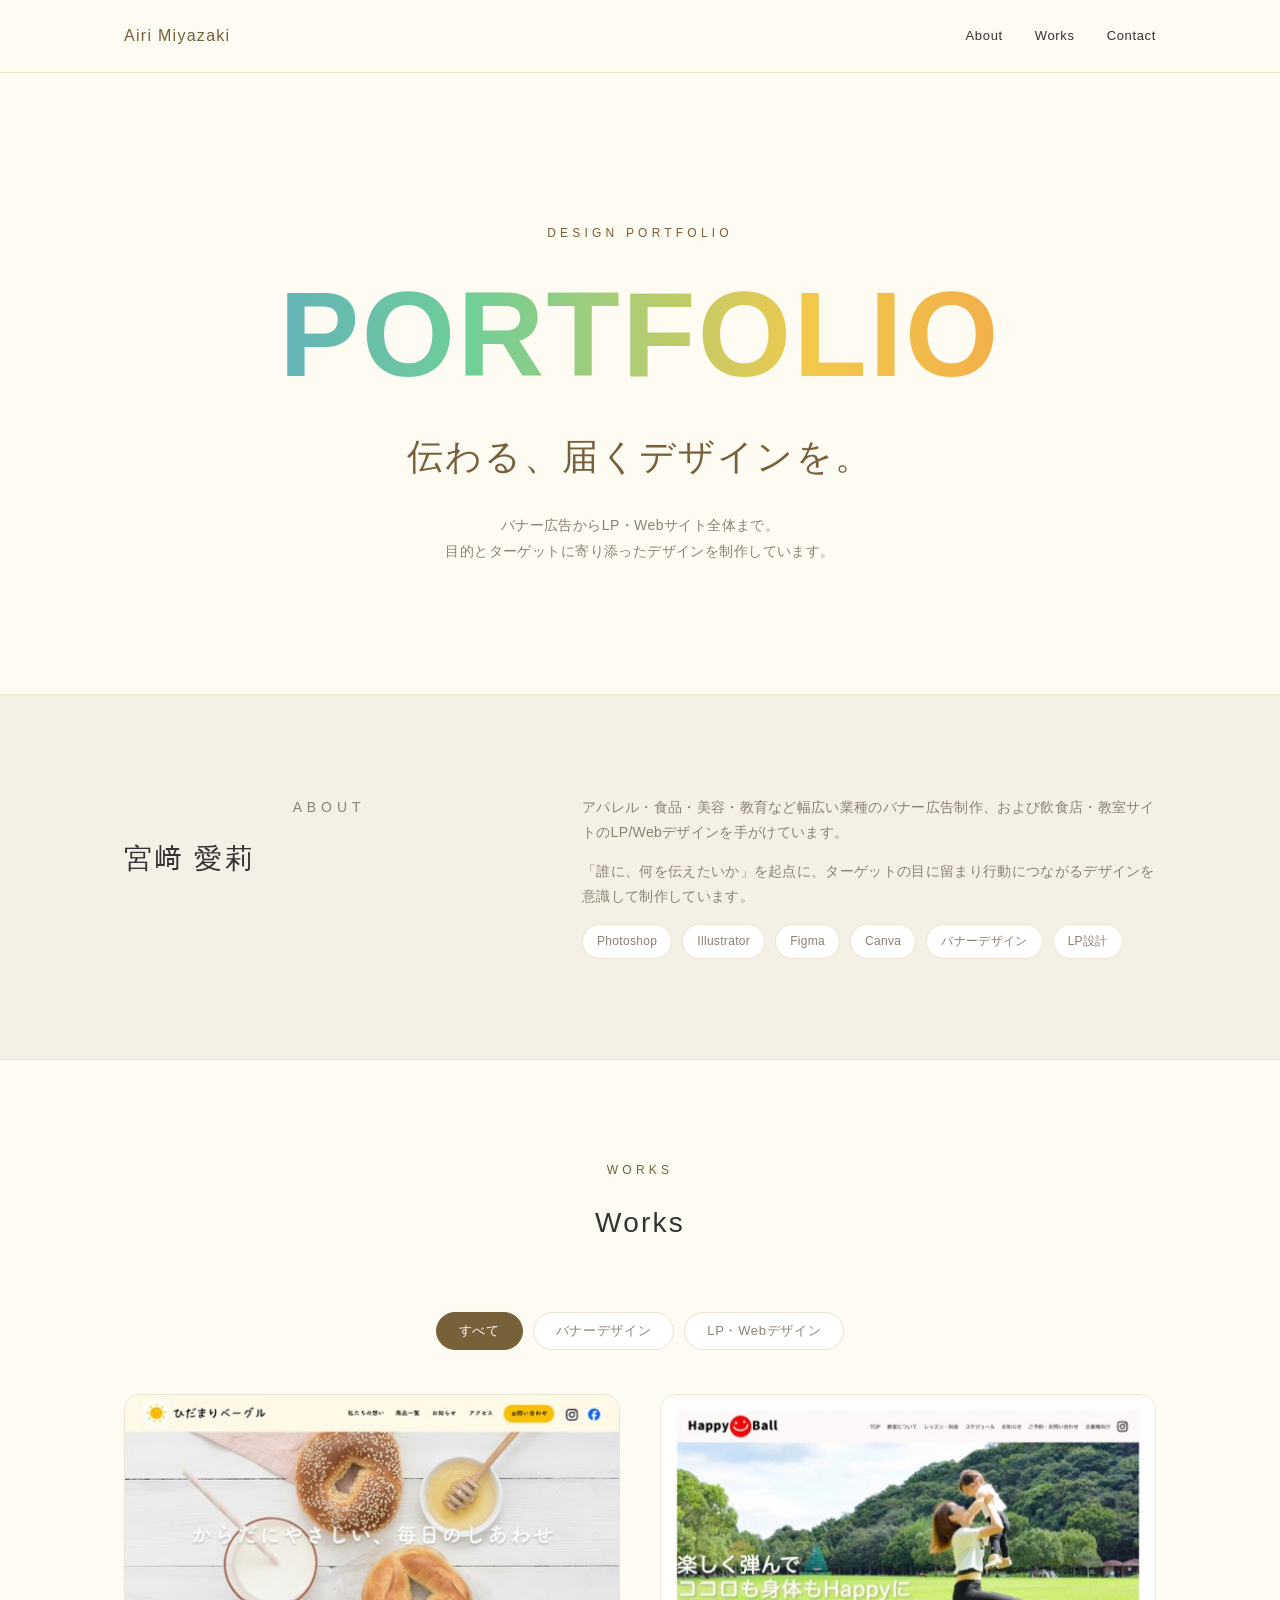
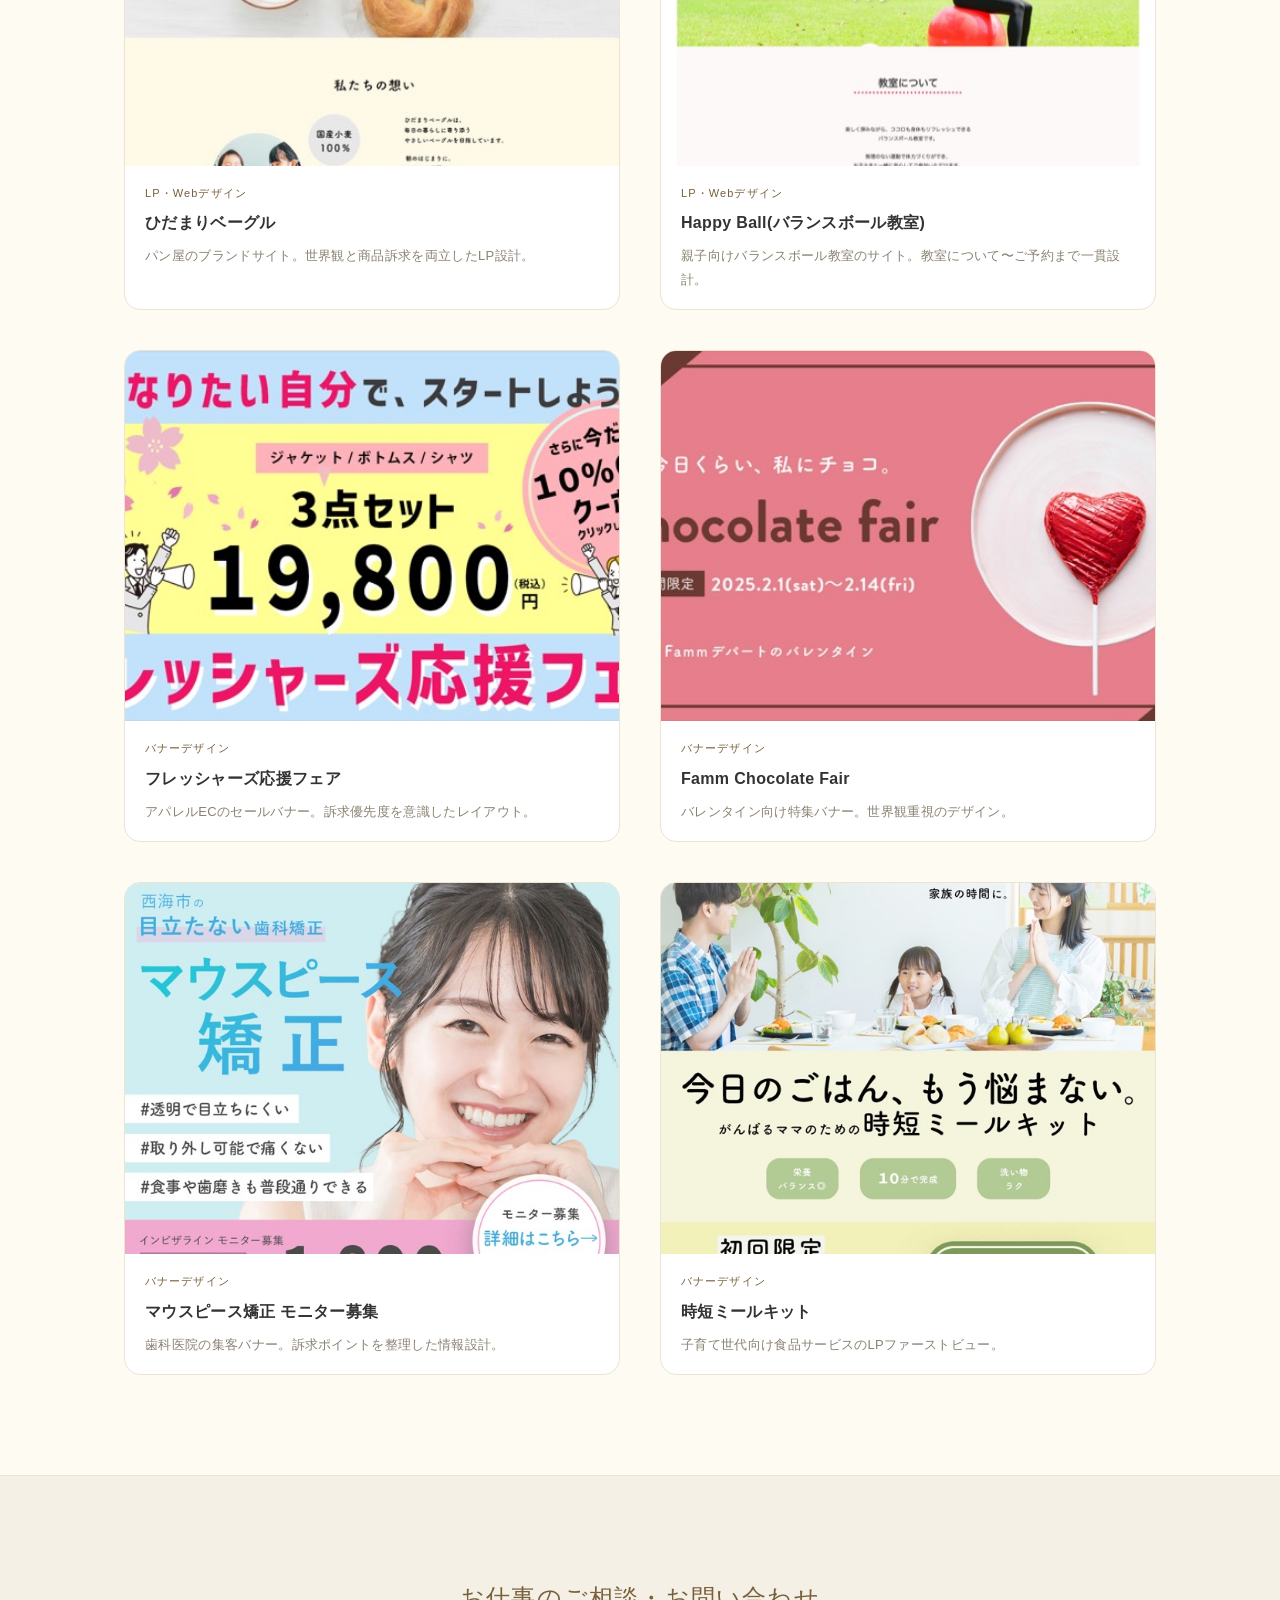
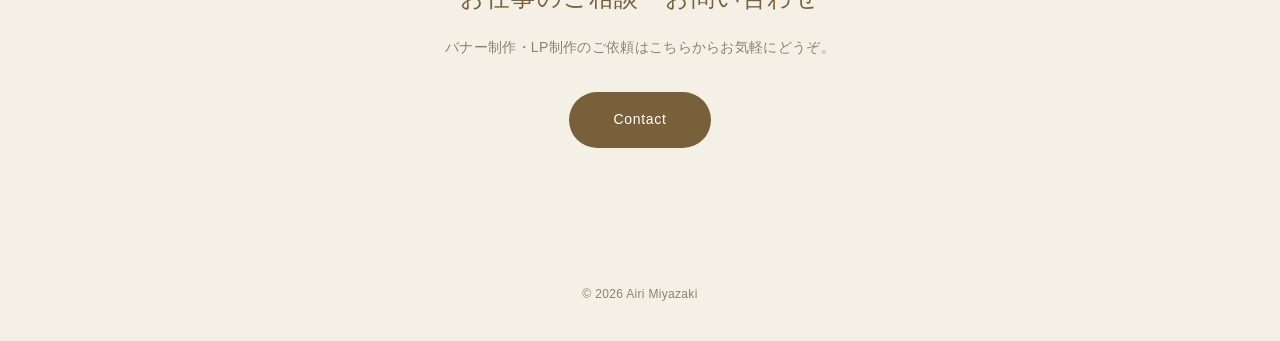
==== index.html @ 59d05ecc "Initial commit: design portfolio site Banner/LP design works showcase with filterable gallery, light" ====
<!DOCTYPE html>
<html lang="ja">
<head>
<meta charset="UTF-8">
<meta name="viewport" content="width=device-width, initial-scale=1.0">
<title>Airi Miyazaki | Design Portfolio</title>
<meta name="description" content="宮﨑愛莉のデザインポートフォリオ。バナー広告制作からLP・Webサイトデザインまでの制作実績を掲載しています。">
<meta property="og:title" content="Airi Miyazaki | Design Portfolio">
<meta property="og:description" content="バナー広告からLP・Webサイト全体まで。目的とターゲットに寄り添ったデザイン制作実績集。">
<meta property="og:type" content="website">
<meta name="theme-color" content="#fdfbf2">
<link rel="icon" type="image/svg+xml" href="assets/img/icons/favicon.svg">
<link rel="stylesheet" href="assets/css/style.css">
</head>
<body>

<header>
  <div class="wrap">
    <div class="logo">Airi Miyazaki</div>
    <nav>
      <ul>
        <li><a href="#about">About</a></li>
        <li><a href="#works">Works</a></li>
        <li><a href="#contact">Contact</a></li>
      </ul>
    </nav>
  </div>
</header>

<section class="hero">
  <div class="wrap">
    <p class="eyebrow">DESIGN PORTFOLIO</p>
    <div class="display">PORTFOLIO</div>
    <h1>伝わる、届くデザインを。</h1>
    <p class="lead">バナー広告からLP・Webサイト全体まで。<br>目的とターゲットに寄り添ったデザインを制作しています。</p>
  </div>
</section>

<section class="about" id="about">
  <div class="wrap about-grid">
    <div>
      <p class="section-title">ABOUT</p>
      <h2 class="section-heading" style="text-align:left;margin-bottom:20px;">宮﨑 愛莉</h2>
    </div>
    <div>
      <p>アパレル・食品・美容・教育など幅広い業種のバナー広告制作、および飲食店・教室サイトのLP/Webデザインを手がけています。</p>
      <p>「誰に、何を伝えたいか」を起点に、ターゲットの目に留まり行動につながるデザインを意識して制作しています。</p>
      <div class="skills">
        <span>Photoshop</span>
        <span>Illustrator</span>
        <span>Figma</span>
        <span>Canva</span>
        <span>バナーデザイン</span>
        <span>LP設計</span>
      </div>
    </div>
  </div>
</section>

<section id="works">
  <div class="wrap">
    <p class="section-title">WORKS</p>
    <h2 class="section-heading">Works</h2>

    <div class="filter">
      <button class="active" data-filter="all">すべて</button>
      <button data-filter="banner">バナーデザイン</button>
      <button data-filter="lp">LP・Webデザイン</button>
    </div>

    <div class="grid" id="grid">

      <div class="card" data-cat="lp" data-full="assets/img/works/hidamari-bagel-lp.jpg">
        <div class="thumb"><img class="top" src="assets/img/thumbs/hidamari-bagel-lp.jpg" alt="ひだまりベーグル LPデザイン" loading="lazy"></div>
        <div class="meta">
          <p class="cat">LP・Webデザイン</p>
          <h3>ひだまりベーグル</h3>
          <p>パン屋のブランドサイト。世界観と商品訴求を両立したLP設計。</p>
        </div>
      </div>

      <div class="card" data-cat="lp" data-full="assets/img/works/happyball-lp.jpg">
        <div class="thumb"><img class="top" src="assets/img/thumbs/happyball-lp.jpg" alt="Happy Ball LPデザイン" loading="lazy"></div>
        <div class="meta">
          <p class="cat">LP・Webデザイン</p>
          <h3>Happy Ball(バランスボール教室)</h3>
          <p>親子向けバランスボール教室のサイト。教室について〜ご予約まで一貫設計。</p>
        </div>
      </div>

      <div class="card" data-cat="banner" data-full="assets/img/works/freshers-fair-banner.jpg">
        <div class="thumb"><img src="assets/img/thumbs/freshers-fair-banner.jpg" alt="フレッシャーズ応援フェア バナー" loading="lazy"></div>
        <div class="meta">
          <p class="cat">バナーデザイン</p>
          <h3>フレッシャーズ応援フェア</h3>
          <p>アパレルECのセールバナー。訴求優先度を意識したレイアウト。</p>
        </div>
      </div>

      <div class="card" data-cat="banner" data-full="assets/img/works/famm-chocolate-fair-banner.jpg">
        <div class="thumb"><img src="assets/img/thumbs/famm-chocolate-fair-banner.jpg" alt="Fammチョコレートフェアバナー" loading="lazy"></div>
        <div class="meta">
          <p class="cat">バナーデザイン</p>
          <h3>Famm Chocolate Fair</h3>
          <p>バレンタイン向け特集バナー。世界観重視のデザイン。</p>
        </div>
      </div>

      <div class="card" data-cat="banner" data-full="assets/img/works/aligner-orthodontics-banner.jpg">
        <div class="thumb"><img src="assets/img/thumbs/aligner-orthodontics-banner.jpg" alt="マウスピース矯正バナー" loading="lazy"></div>
        <div class="meta">
          <p class="cat">バナーデザイン</p>
          <h3>マウスピース矯正 モニター募集</h3>
          <p>歯科医院の集客バナー。訴求ポイントを整理した情報設計。</p>
        </div>
      </div>

      <div class="card" data-cat="banner" data-full="assets/img/works/mealkit-banner.jpg">
        <div class="thumb"><img src="assets/img/thumbs/mealkit-banner.jpg" alt="ミールキットバナー" loading="lazy"></div>
        <div class="meta">
          <p class="cat">バナーデザイン</p>
          <h3>時短ミールキット</h3>
          <p>子育て世代向け食品サービスのLPファーストビュー。</p>
        </div>
      </div>

    </div>
  </div>
</section>

<section class="contact" id="contact">
  <div class="wrap">
    <h2>お仕事のご相談・お問い合わせ</h2>
    <p>バナー制作・LP制作のご依頼はこちらからお気軽にどうぞ。</p>
    <a class="btn" href="mailto:appleai2121@gmail.com">Contact</a>
  </div>
</section>

<footer>&copy; 2026 Airi Miyazaki</footer>

<div class="lightbox" id="lightbox">
  <button class="close" id="lightboxClose" aria-label="閉じる">&times;</button>
  <img id="lightboxImg" src="" alt="">
</div>

<script src="assets/js/main.js"></script>
</body>
</html>
---- assets/css/style.css ----
:root{
  --bg:#fdfbf2;
  --bg-alt:#f5f0e5;
  --ink:#333333;
  --sub:#8a8272;
  --accent:#78603b;
  --line:#ece4d3;
  --gradient:linear-gradient(90deg,#5b9bd5,#6fcf97,#f2c94c,#f2994a);
}
*{box-sizing:border-box;margin:0;padding:0;}
html{scroll-behavior:smooth;}
body{
  font-family:"Noto Sans JP","Hiragino Kaku Gothic ProN","Yu Gothic",sans-serif;
  background:var(--bg);
  color:var(--ink);
  line-height:1.8;
  letter-spacing:0.02em;
}
a{color:inherit;text-decoration:none;}
img{max-width:100%;display:block;}
.wrap{max-width:1080px;margin:0 auto;padding:0 24px;}

/* Header */
header{
  position:sticky;top:0;z-index:10;
  background:rgba(253,251,242,0.9);
  backdrop-filter:blur(6px);
  border-bottom:1px solid var(--line);
}
header .wrap{
  display:flex;justify-content:space-between;align-items:center;
  height:72px;
}
.logo{font-weight:500;letter-spacing:0.08em;font-size:16px;color:var(--accent);}
nav ul{display:flex;gap:32px;list-style:none;font-size:13px;letter-spacing:0.05em;}
nav a:hover{color:var(--accent);}

/* Hero */
.hero{
  padding:150px 0 130px;
  text-align:center;
}
.hero p.eyebrow{
  color:var(--accent);font-size:12px;letter-spacing:0.35em;margin-bottom:26px;
}
.hero .display{
  font-size:clamp(48px,10vw,120px);
  font-weight:700;
  letter-spacing:0.02em;
  margin-bottom:28px;
  background:var(--gradient);
  -webkit-background-clip:text;
  background-clip:text;
  color:transparent;
  line-height:1.05;
}
.hero h1{
  font-size:clamp(24px,4vw,36px);
  font-weight:500;
  letter-spacing:0.06em;
  color:var(--accent);
  margin-bottom:24px;
}
.hero p.lead{
  color:var(--sub);
  font-size:14px;
  max-width:520px;
  margin:0 auto;
  letter-spacing:0.03em;
}

/* Section shared */
section{padding:100px 0;}
.section-title{
  font-size:12px;
  letter-spacing:0.35em;
  color:var(--accent);
  text-align:center;
  margin-bottom:16px;
}
h2.section-heading{
  text-align:center;
  font-size:28px;
  font-weight:500;
  margin-bottom:64px;
  letter-spacing:0.08em;
}

/* About */
.about{background:var(--bg-alt);border-top:1px solid var(--line);border-bottom:1px solid var(--line);}
.about-grid{
  display:grid;grid-template-columns:1fr 1.4fr;gap:48px;align-items:start;
}
.about-grid p{color:var(--sub);font-size:14px;margin-bottom:14px;}
.skills{display:flex;flex-wrap:wrap;gap:10px;margin-top:8px;}
.skills span{
  border:1px solid var(--line);
  padding:6px 14px;
  border-radius:999px;
  font-size:12px;
  color:var(--sub);
  background:#fff;
}

/* Works */
.filter{
  display:flex;justify-content:center;gap:10px;margin-bottom:44px;
  flex-wrap:wrap;
}
.filter button{
  border:1px solid var(--line);
  background:#fff;
  padding:9px 22px;
  border-radius:999px;
  font-size:13px;
  letter-spacing:0.05em;
  cursor:pointer;
  color:var(--sub);
  transition:all .25s;
}
.filter button.active,
.filter button:hover{
  background:var(--accent);
  color:#fff;
  border-color:var(--accent);
}
.grid{
  display:grid;
  grid-template-columns:repeat(2,1fr);
  gap:40px;
}
.card{
  background:#fff;
  border:1px solid var(--line);
  border-radius:16px;
  overflow:hidden;
  cursor:pointer;
  transition:transform .3s ease, box-shadow .3s ease;
}
.card:hover{
  transform:translateY(-4px);
  box-shadow:0 16px 32px rgba(120,96,59,0.14);
}
.card .thumb{
  width:100%;
  aspect-ratio:4/3;
  overflow:hidden;
  background:var(--bg-alt);
}
.card .thumb img{
  width:100%;height:100%;object-fit:cover;display:block;
}
.card .thumb img.top{object-position:top center;}
.card .meta{padding:18px 20px;}
.card .cat{
  font-size:11px;color:var(--accent);letter-spacing:0.1em;margin-bottom:6px;
}
.card h3{font-size:16px;margin-bottom:6px;}
.card p{font-size:13px;color:var(--sub);}

/* Contact */
.contact{
  text-align:center;
  background:var(--bg-alt);
  border-top:1px solid var(--line);
}
.contact h2{font-size:24px;font-weight:500;letter-spacing:0.05em;margin-bottom:16px;color:var(--accent);}
.contact p{color:var(--sub);font-size:14px;margin-bottom:32px;}
.contact a.btn{
  display:inline-block;
  padding:15px 44px;
  background:var(--accent);
  color:#fff;
  border-radius:999px;
  font-size:14px;
  letter-spacing:0.05em;
  transition:opacity .25s;
}
.contact a.btn:hover{opacity:0.85;}

footer{
  text-align:center;
  padding:36px 0;
  font-size:12px;
  color:var(--sub);
  background:var(--bg-alt);
}

@media (max-width:720px){
  .about-grid{grid-template-columns:1fr;}
  .grid{grid-template-columns:1fr;}
  nav ul{gap:16px;}
  .hero{padding:110px 0 90px;}
  section{padding:72px 0;}
}

/* Lightbox */
.lightbox{
  position:fixed;inset:0;background:rgba(20,18,16,0.85);
  display:none;align-items:center;justify-content:center;
  z-index:100;padding:32px;
}
.lightbox.open{display:flex;}
.lightbox img{max-width:90vw;max-height:85vh;object-fit:contain;border-radius:4px;}
.lightbox .close{
  position:absolute;top:24px;right:32px;color:#fff;font-size:28px;cursor:pointer;
  background:none;border:none;line-height:1;
}
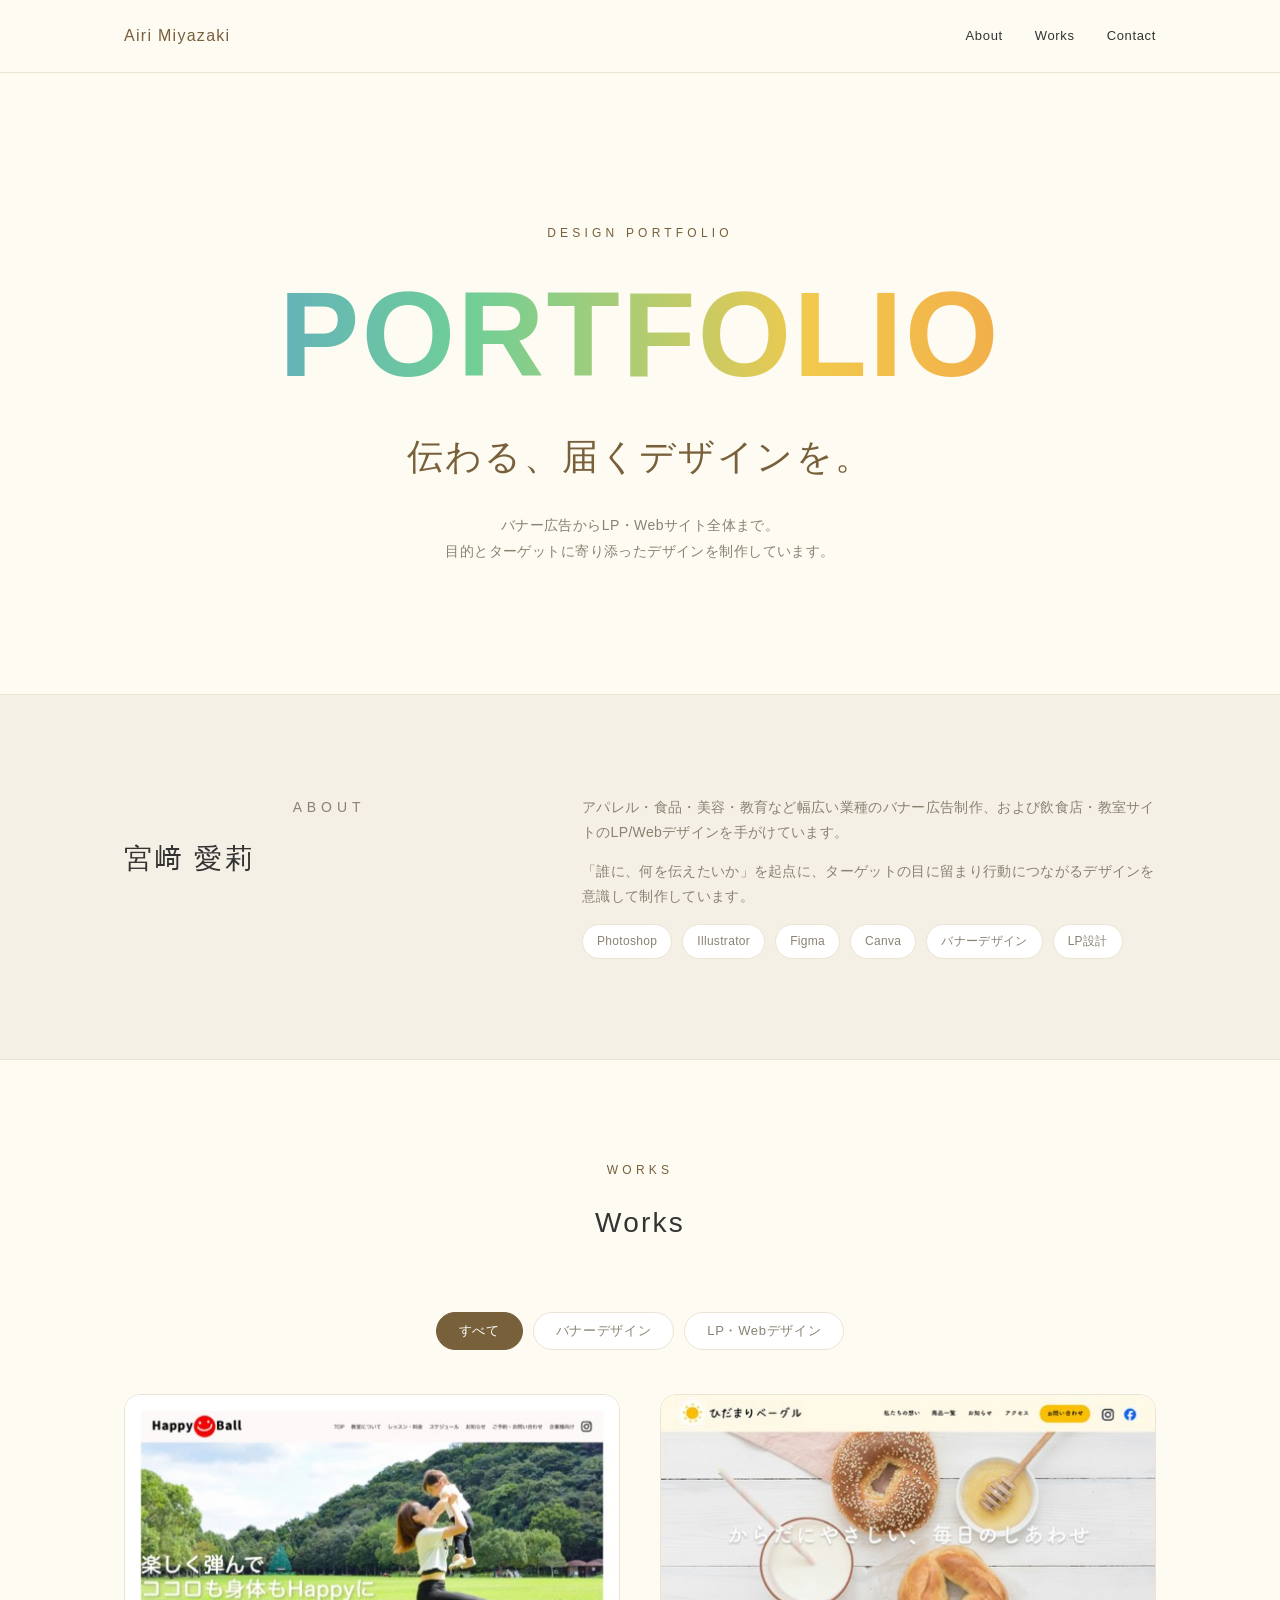
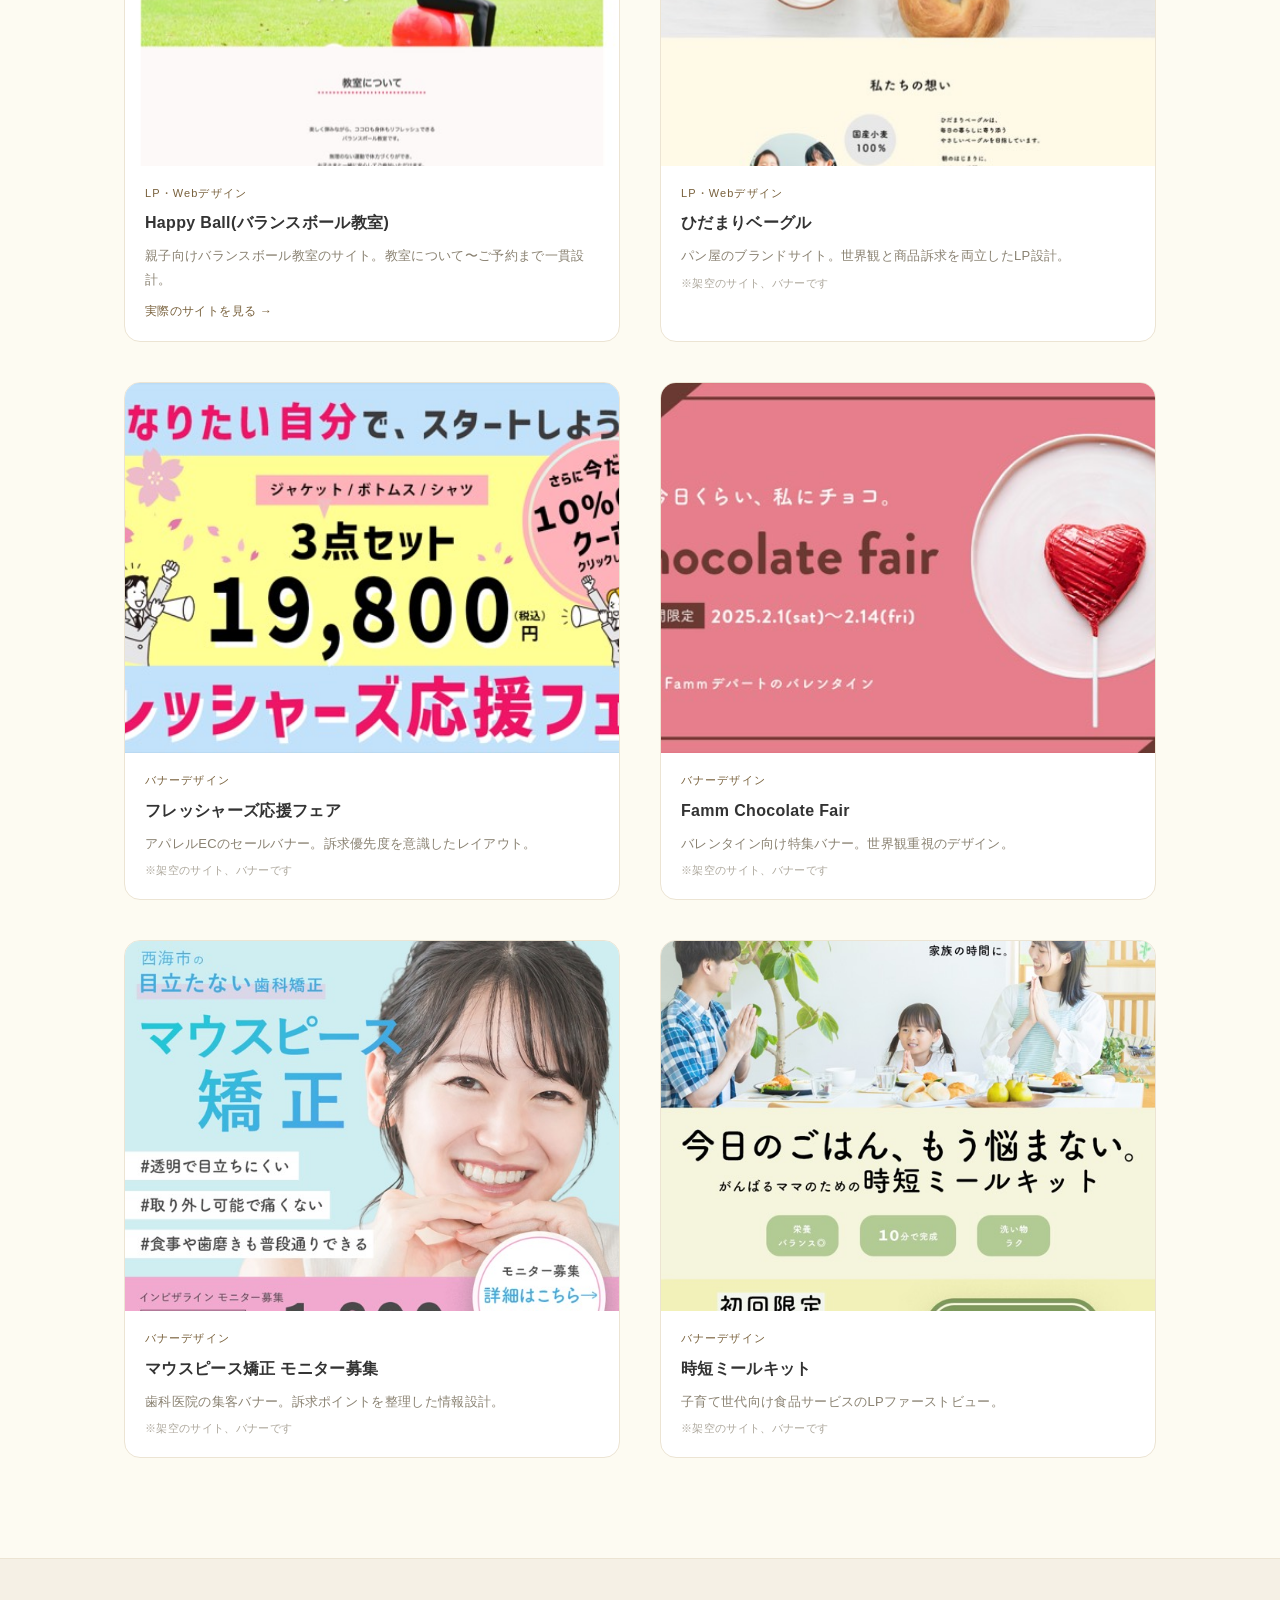
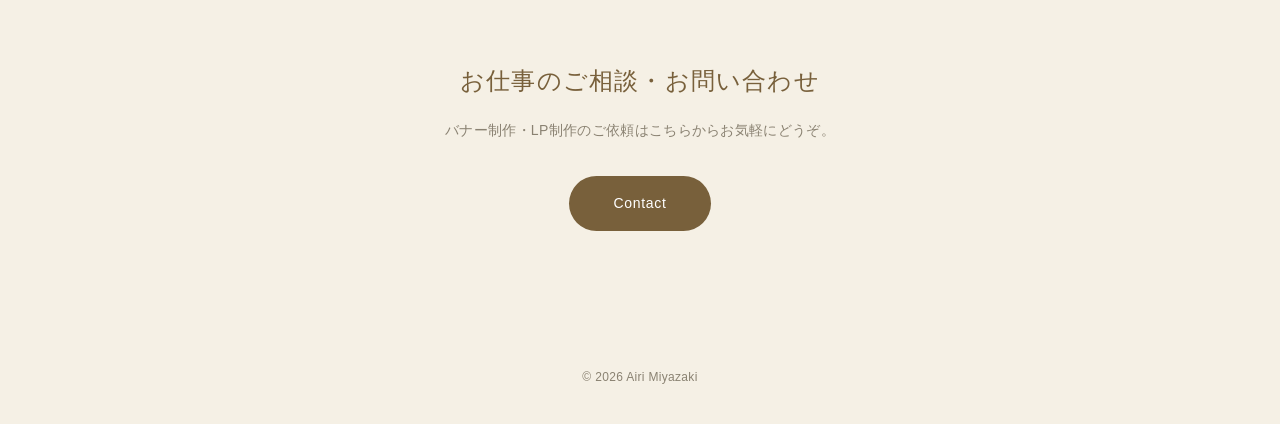
==== commit d23e23fb: "Works: reorder Happy Ball first, link to live site, mark others as mock Happy Ball is now first and " ====
--- a/index.html
+++ b/index.html
@@ -70,21 +70,23 @@
 
     <div class="grid" id="grid">
 
+      <div class="card" data-cat="lp" data-link="https://happyballmayu.com/index.html">
+        <div class="thumb"><img class="top" src="assets/img/thumbs/happyball-lp.jpg" alt="Happy Ball LPデザイン" loading="lazy"></div>
+        <div class="meta">
+          <p class="cat">LP・Webデザイン</p>
+          <h3>Happy Ball(バランスボール教室)</h3>
+          <p>親子向けバランスボール教室のサイト。教室について〜ご予約まで一貫設計。</p>
+          <p class="sitelink">実際のサイトを見る →</p>
+        </div>
+      </div>
+
       <div class="card" data-cat="lp" data-full="assets/img/works/hidamari-bagel-lp.jpg">
         <div class="thumb"><img class="top" src="assets/img/thumbs/hidamari-bagel-lp.jpg" alt="ひだまりベーグル LPデザイン" loading="lazy"></div>
         <div class="meta">
           <p class="cat">LP・Webデザイン</p>
           <h3>ひだまりベーグル</h3>
           <p>パン屋のブランドサイト。世界観と商品訴求を両立したLP設計。</p>
-        </div>
-      </div>
-
-      <div class="card" data-cat="lp" data-full="assets/img/works/happyball-lp.jpg">
-        <div class="thumb"><img class="top" src="assets/img/thumbs/happyball-lp.jpg" alt="Happy Ball LPデザイン" loading="lazy"></div>
-        <div class="meta">
-          <p class="cat">LP・Webデザイン</p>
-          <h3>Happy Ball(バランスボール教室)</h3>
-          <p>親子向けバランスボール教室のサイト。教室について〜ご予約まで一貫設計。</p>
+          <p class="disclaimer">※架空のサイト、バナーです</p>
         </div>
       </div>
 
@@ -94,6 +96,7 @@
           <p class="cat">バナーデザイン</p>
           <h3>フレッシャーズ応援フェア</h3>
           <p>アパレルECのセールバナー。訴求優先度を意識したレイアウト。</p>
+          <p class="disclaimer">※架空のサイト、バナーです</p>
         </div>
       </div>
 
@@ -103,6 +106,7 @@
           <p class="cat">バナーデザイン</p>
           <h3>Famm Chocolate Fair</h3>
           <p>バレンタイン向け特集バナー。世界観重視のデザイン。</p>
+          <p class="disclaimer">※架空のサイト、バナーです</p>
         </div>
       </div>
 
@@ -112,6 +116,7 @@
           <p class="cat">バナーデザイン</p>
           <h3>マウスピース矯正 モニター募集</h3>
           <p>歯科医院の集客バナー。訴求ポイントを整理した情報設計。</p>
+          <p class="disclaimer">※架空のサイト、バナーです</p>
         </div>
       </div>
 
@@ -121,6 +126,7 @@
           <p class="cat">バナーデザイン</p>
           <h3>時短ミールキット</h3>
           <p>子育て世代向け食品サービスのLPファーストビュー。</p>
+          <p class="disclaimer">※架空のサイト、バナーです</p>
         </div>
       </div>
 
--- a/assets/css/style.css
+++ b/assets/css/style.css
@@ -157,6 +157,8 @@
 }
 .card h3{font-size:16px;margin-bottom:6px;}
 .card p{font-size:13px;color:var(--sub);}
+.card .disclaimer{font-size:11px;color:var(--sub);opacity:0.7;margin-top:6px;}
+.card .sitelink{font-size:12px;color:var(--accent);margin-top:10px;letter-spacing:0.03em;}
 
 /* Contact */
 .contact{
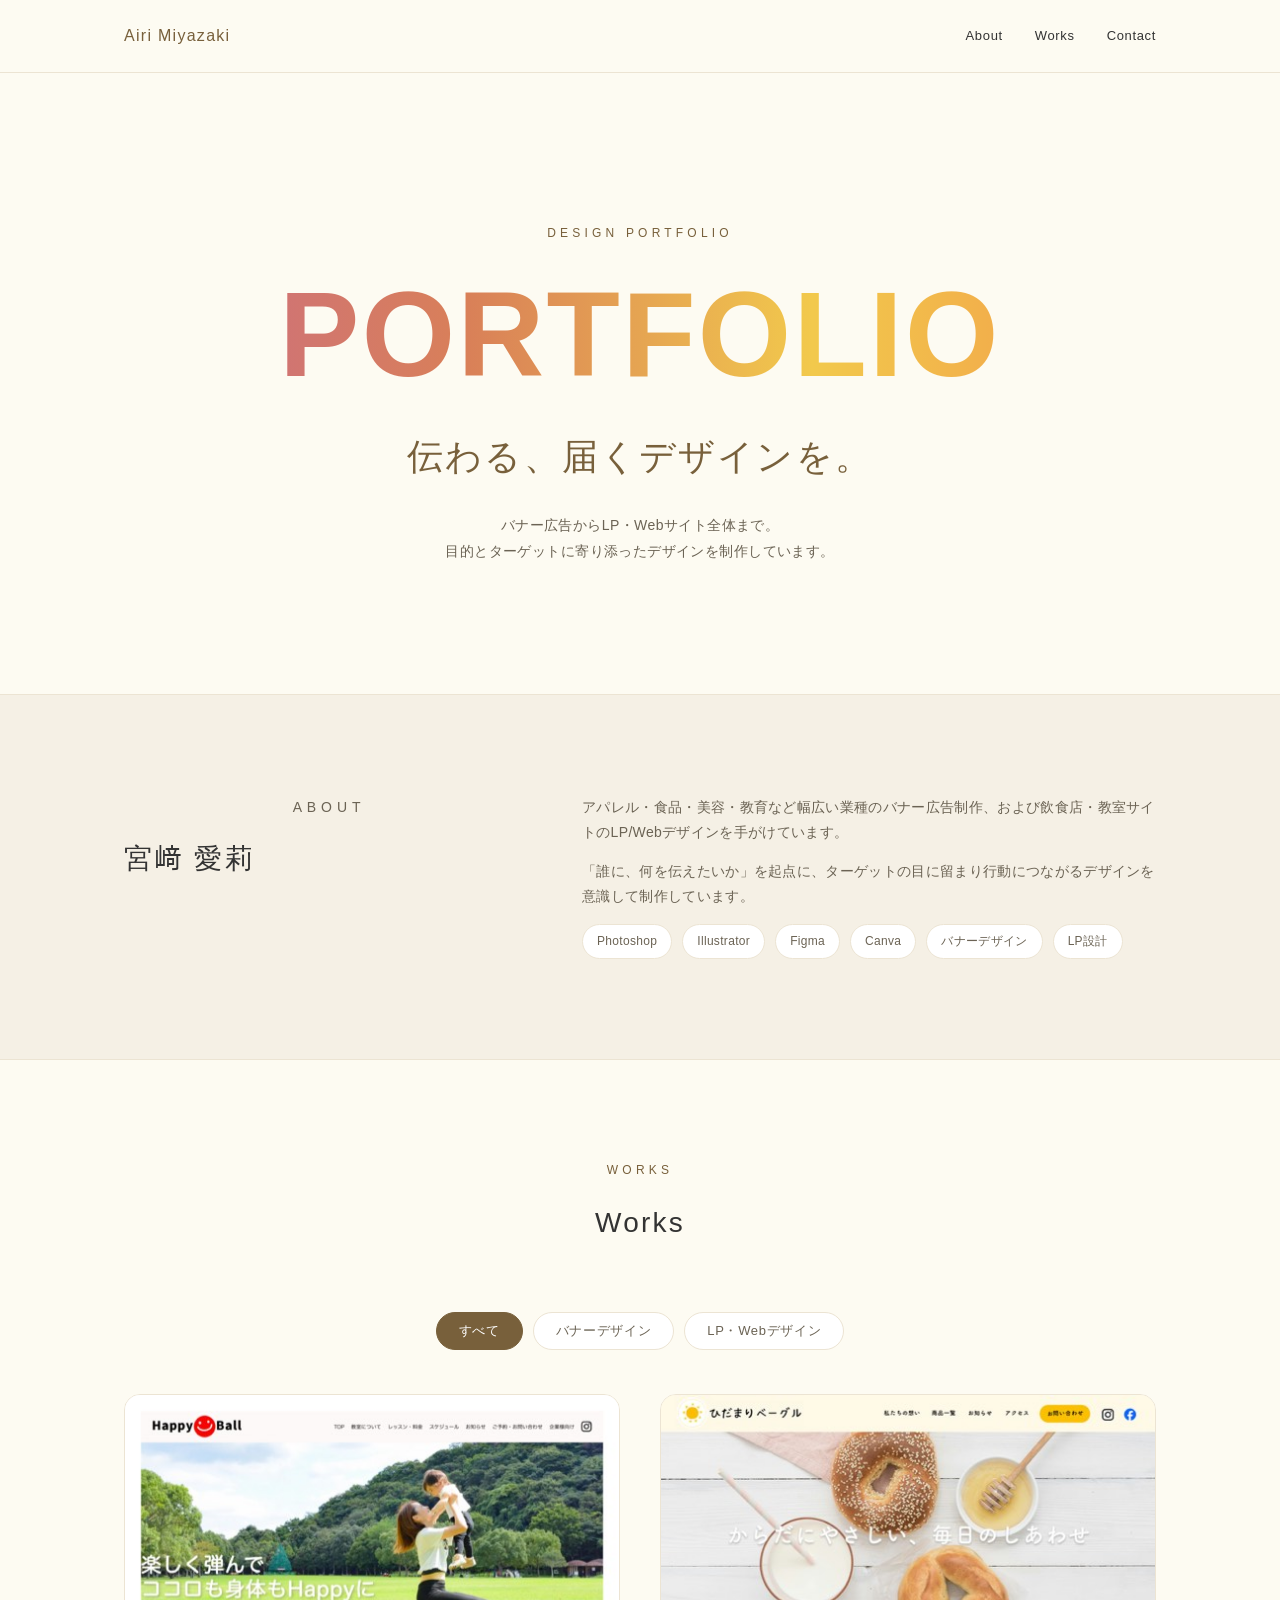
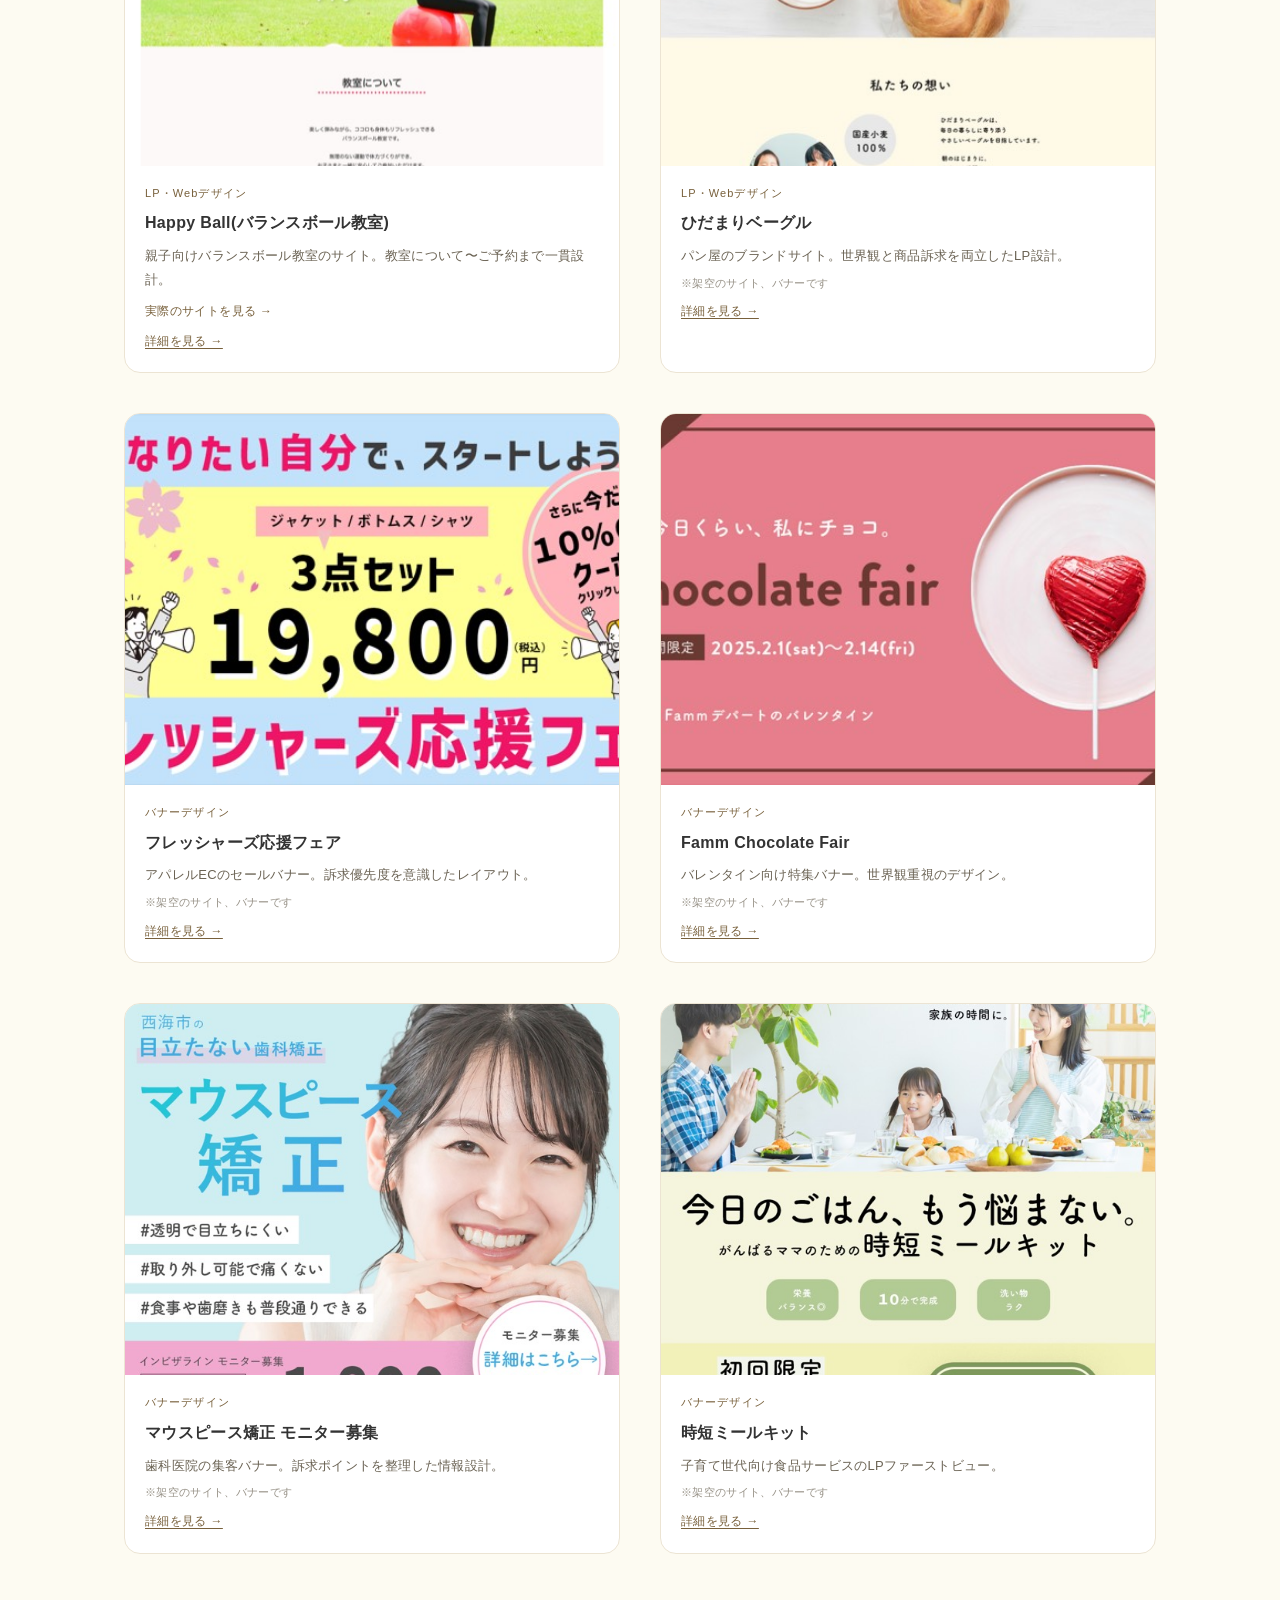
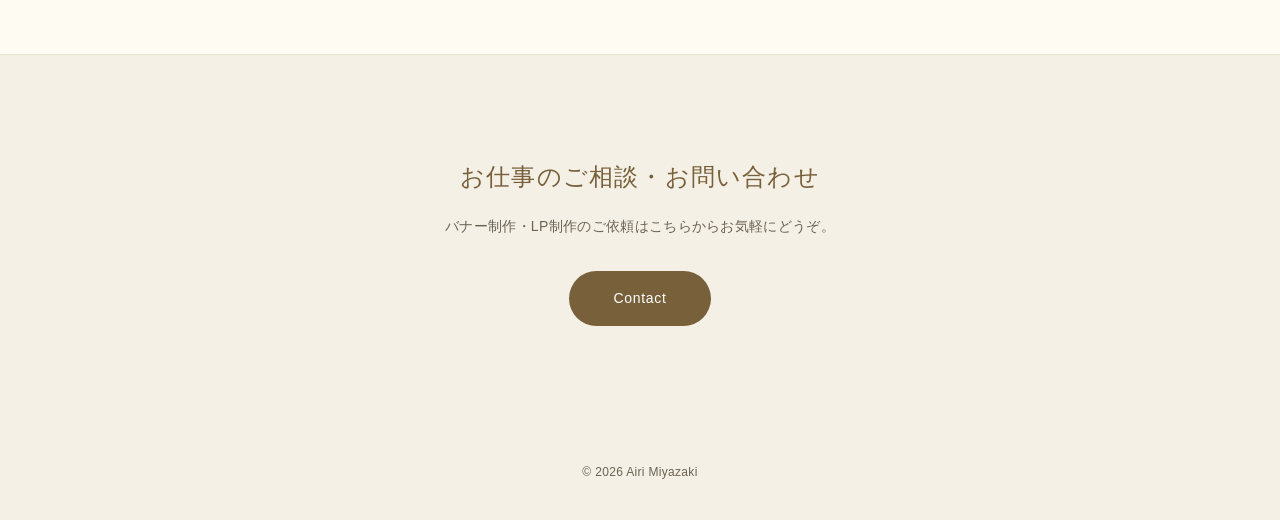
==== commit 6bfa94c8: "Fix accessibility, performance, and security issues site-wide - Make Works cards keyboard-operable (" ====
--- a/index.html
+++ b/index.html
@@ -16,16 +16,18 @@
 
 <header>
   <div class="wrap">
-    <div class="logo">Airi Miyazaki</div>
+    <div class="logo"><a href="index.html">Airi Miyazaki</a></div>
     <nav>
       <ul>
-        <li><a href="#about">About</a></li>
-        <li><a href="#works">Works</a></li>
-        <li><a href="#contact">Contact</a></li>
+        <li><a href="about.html">About</a></li>
+        <li><a href="works.html">Works</a></li>
+        <li><a href="contact.html">Contact</a></li>
       </ul>
     </nav>
   </div>
 </header>
+
+<main>
 
 <section class="hero">
   <div class="wrap">
@@ -70,63 +72,75 @@
 
     <div class="grid" id="grid">
 
-      <div class="card" data-cat="lp" data-link="https://happyballmayu.com/index.html">
-        <div class="thumb"><img class="top" src="assets/img/thumbs/happyball-lp.jpg" alt="Happy Ball LPデザイン" loading="lazy"></div>
+      <div class="card" data-cat="lp" data-link="https://happyballmayu.com/index.html"
+           tabindex="0" role="link" aria-label="Happy Ball(バランスボール教室)の実際のサイトを見る">
+        <div class="thumb"><img class="top" src="assets/img/thumbs/happyball-lp.jpg" alt="Happy Ball LPデザイン" loading="lazy" width="500" height="647"></div>
         <div class="meta">
           <p class="cat">LP・Webデザイン</p>
           <h3>Happy Ball(バランスボール教室)</h3>
           <p>親子向けバランスボール教室のサイト。教室について〜ご予約まで一貫設計。</p>
           <p class="sitelink">実際のサイトを見る →</p>
+          <a class="detail-link" href="works-happyball.html">詳細を見る →</a>
         </div>
       </div>
 
-      <div class="card" data-cat="lp" data-full="assets/img/works/hidamari-bagel-lp.jpg">
-        <div class="thumb"><img class="top" src="assets/img/thumbs/hidamari-bagel-lp.jpg" alt="ひだまりベーグル LPデザイン" loading="lazy"></div>
+      <div class="card" data-cat="lp" data-full="assets/img/works/hidamari-bagel-lp.jpg"
+           tabindex="0" role="button" aria-label="ひだまりベーグルの作品画像を拡大表示">
+        <div class="thumb"><img class="top" src="assets/img/thumbs/hidamari-bagel-lp.jpg" alt="ひだまりベーグル LPデザイン" loading="lazy" width="500" height="1517"></div>
         <div class="meta">
           <p class="cat">LP・Webデザイン</p>
           <h3>ひだまりベーグル</h3>
           <p>パン屋のブランドサイト。世界観と商品訴求を両立したLP設計。</p>
           <p class="disclaimer">※架空のサイト、バナーです</p>
+          <a class="detail-link" href="works-hidamari-bagel.html">詳細を見る →</a>
         </div>
       </div>
 
-      <div class="card" data-cat="banner" data-full="assets/img/works/freshers-fair-banner.jpg">
-        <div class="thumb"><img src="assets/img/thumbs/freshers-fair-banner.jpg" alt="フレッシャーズ応援フェア バナー" loading="lazy"></div>
+      <div class="card" data-cat="banner" data-full="assets/img/works/freshers-fair-banner.jpg"
+           tabindex="0" role="button" aria-label="フレッシャーズ応援フェアの作品画像を拡大表示">
+        <div class="thumb"><img src="assets/img/thumbs/freshers-fair-banner.jpg" alt="フレッシャーズ応援フェア バナー" loading="lazy" width="640" height="335"></div>
         <div class="meta">
           <p class="cat">バナーデザイン</p>
           <h3>フレッシャーズ応援フェア</h3>
           <p>アパレルECのセールバナー。訴求優先度を意識したレイアウト。</p>
           <p class="disclaimer">※架空のサイト、バナーです</p>
+          <a class="detail-link" href="works-freshers-fair.html">詳細を見る →</a>
         </div>
       </div>
 
-      <div class="card" data-cat="banner" data-full="assets/img/works/famm-chocolate-fair-banner.jpg">
-        <div class="thumb"><img src="assets/img/thumbs/famm-chocolate-fair-banner.jpg" alt="Fammチョコレートフェアバナー" loading="lazy"></div>
+      <div class="card" data-cat="banner" data-full="assets/img/works/famm-chocolate-fair-banner.jpg"
+           tabindex="0" role="button" aria-label="Famm Chocolate Fairの作品画像を拡大表示">
+        <div class="thumb"><img src="assets/img/thumbs/famm-chocolate-fair-banner.jpg" alt="Fammチョコレートフェアバナー" loading="lazy" width="640" height="335"></div>
         <div class="meta">
           <p class="cat">バナーデザイン</p>
           <h3>Famm Chocolate Fair</h3>
           <p>バレンタイン向け特集バナー。世界観重視のデザイン。</p>
           <p class="disclaimer">※架空のサイト、バナーです</p>
+          <a class="detail-link" href="works-famm-chocolate.html">詳細を見る →</a>
         </div>
       </div>
 
-      <div class="card" data-cat="banner" data-full="assets/img/works/aligner-orthodontics-banner.jpg">
-        <div class="thumb"><img src="assets/img/thumbs/aligner-orthodontics-banner.jpg" alt="マウスピース矯正バナー" loading="lazy"></div>
+      <div class="card" data-cat="banner" data-full="assets/img/works/aligner-orthodontics-banner.jpg"
+           tabindex="0" role="button" aria-label="マウスピース矯正 モニター募集の作品画像を拡大表示">
+        <div class="thumb"><img src="assets/img/thumbs/aligner-orthodontics-banner.jpg" alt="マウスピース矯正バナー" loading="lazy" width="640" height="640"></div>
         <div class="meta">
           <p class="cat">バナーデザイン</p>
           <h3>マウスピース矯正 モニター募集</h3>
           <p>歯科医院の集客バナー。訴求ポイントを整理した情報設計。</p>
           <p class="disclaimer">※架空のサイト、バナーです</p>
+          <a class="detail-link" href="works-aligner-orthodontics.html">詳細を見る →</a>
         </div>
       </div>
 
-      <div class="card" data-cat="banner" data-full="assets/img/works/mealkit-banner.jpg">
-        <div class="thumb"><img src="assets/img/thumbs/mealkit-banner.jpg" alt="ミールキットバナー" loading="lazy"></div>
+      <div class="card" data-cat="banner" data-full="assets/img/works/mealkit-banner.jpg"
+           tabindex="0" role="button" aria-label="時短ミールキットの作品画像を拡大表示">
+        <div class="thumb"><img src="assets/img/thumbs/mealkit-banner.jpg" alt="ミールキットバナー" loading="lazy" width="640" height="640"></div>
         <div class="meta">
           <p class="cat">バナーデザイン</p>
           <h3>時短ミールキット</h3>
           <p>子育て世代向け食品サービスのLPファーストビュー。</p>
           <p class="disclaimer">※架空のサイト、バナーです</p>
+          <a class="detail-link" href="works-mealkit.html">詳細を見る →</a>
         </div>
       </div>
 
@@ -142,6 +156,8 @@
   </div>
 </section>
 
+</main>
+
 <footer>&copy; 2026 Airi Miyazaki</footer>
 
 <div class="lightbox" id="lightbox">
--- a/assets/css/style.css
+++ b/assets/css/style.css
@@ -2,10 +2,10 @@
   --bg:#fdfbf2;
   --bg-alt:#f5f0e5;
   --ink:#333333;
-  --sub:#8a8272;
+  --sub:#6b6354;
   --accent:#78603b;
   --line:#ece4d3;
-  --gradient:linear-gradient(90deg,#5b9bd5,#6fcf97,#f2c94c,#f2994a);
+  --gradient:linear-gradient(90deg,#c96b88,#d98058,#f2c94c,#f2994a);
 }
 *{box-sizing:border-box;margin:0;padding:0;}
 html{scroll-behavior:smooth;}
@@ -166,6 +166,7 @@
   background:var(--bg-alt);
   border-top:1px solid var(--line);
 }
+.contact.no-border-top{border-top:none;}
 .contact h2{font-size:24px;font-weight:500;letter-spacing:0.05em;margin-bottom:16px;color:var(--accent);}
 .contact p{color:var(--sub);font-size:14px;margin-bottom:32px;}
 .contact a.btn{
@@ -208,3 +209,154 @@
   position:absolute;top:24px;right:32px;color:#fff;font-size:28px;cursor:pointer;
   background:none;border:none;line-height:1;
 }
+
+/* Detail link inside card */
+.detail-link{
+  display:inline-block;
+  font-size:12px;
+  color:var(--accent);
+  letter-spacing:0.03em;
+  margin-top:8px;
+  text-decoration:underline;
+  text-underline-offset:3px;
+  transition:opacity .2s;
+}
+.detail-link:hover{opacity:0.7;}
+
+/* Logo as link */
+.logo a{color:inherit;text-decoration:none;}
+
+/* Page Hero (inner pages) */
+.page-hero{
+  padding:80px 0 56px;
+  border-bottom:1px solid var(--line);
+}
+.page-hero .eyebrow{
+  font-size:12px;
+  letter-spacing:0.35em;
+  color:var(--accent);
+  margin-bottom:14px;
+}
+.page-hero h1{
+  font-size:clamp(24px,4vw,40px);
+  font-weight:500;
+  letter-spacing:0.06em;
+  color:var(--ink);
+}
+
+/* Back link */
+.back-link{
+  display:inline-block;
+  font-size:13px;
+  color:var(--sub);
+  letter-spacing:0.03em;
+  margin-bottom:40px;
+  transition:color .25s;
+}
+.back-link:hover{color:var(--accent);}
+.back-link::before{content:'← ';font-size:12px;}
+
+/* Detail section (work / about inner pages) */
+.detail-section{padding:80px 0;}
+.detail-wrap{max-width:720px;margin:0 auto;padding:0 24px;}
+.detail-section h2{
+  font-size:18px;
+  font-weight:500;
+  color:var(--accent);
+  margin-bottom:14px;
+  margin-top:52px;
+  letter-spacing:0.06em;
+}
+.detail-section h2:first-of-type{margin-top:0;}
+.detail-section p{
+  color:var(--sub);
+  font-size:14px;
+  line-height:1.9;
+  margin-bottom:10px;
+}
+.detail-img{
+  width:100%;
+  border-radius:12px;
+  margin-bottom:48px;
+  border:1px solid var(--line);
+}
+
+/* Notice banner (架空) */
+.notice-banner{
+  background:#fff8e7;
+  border:1px solid #f2c94c;
+  border-radius:8px;
+  padding:12px 20px;
+  font-size:13px;
+  color:#78603b;
+  margin-bottom:40px;
+  letter-spacing:0.03em;
+}
+
+/* External site button */
+.site-btn{
+  display:inline-block;
+  padding:13px 36px;
+  background:var(--accent);
+  color:#fff;
+  border-radius:999px;
+  font-size:14px;
+  letter-spacing:0.05em;
+  margin-top:16px;
+  transition:opacity .25s;
+}
+.site-btn:hover{opacity:0.85;}
+
+/* About page: skill groups */
+.skill-groups{
+  display:grid;
+  grid-template-columns:1fr;
+  gap:32px;
+  margin-top:12px;
+}
+.skill-group h3{
+  font-size:12px;
+  letter-spacing:0.2em;
+  color:var(--accent);
+  margin-bottom:14px;
+  text-transform:uppercase;
+}
+
+/* Contact page: service list */
+.contact-list{
+  list-style:none;
+  margin:0 auto 36px;
+  display:block;
+  width:fit-content;
+  text-align:left;
+}
+.contact-list li{
+  font-size:14px;
+  color:var(--sub);
+  padding:6px 0 6px 24px;
+  position:relative;
+}
+.contact-list li::before{
+  content:'—';
+  position:absolute;
+  left:0;
+  color:var(--accent);
+}
+
+/* Works page title section */
+.works-page-section{padding:80px 0;}
+
+@media (max-width:720px){
+  .skill-groups{grid-template-columns:1fr;}
+  .detail-section{padding:56px 0;}
+  .page-hero{padding:56px 0 40px;}
+}
+
+/* Focus indicators (WCAG 2.4.7) */
+a:focus-visible,
+button:focus-visible,
+.card:focus-visible,
+[tabindex="0"]:focus-visible{
+  outline:2px solid var(--accent);
+  outline-offset:2px;
+}
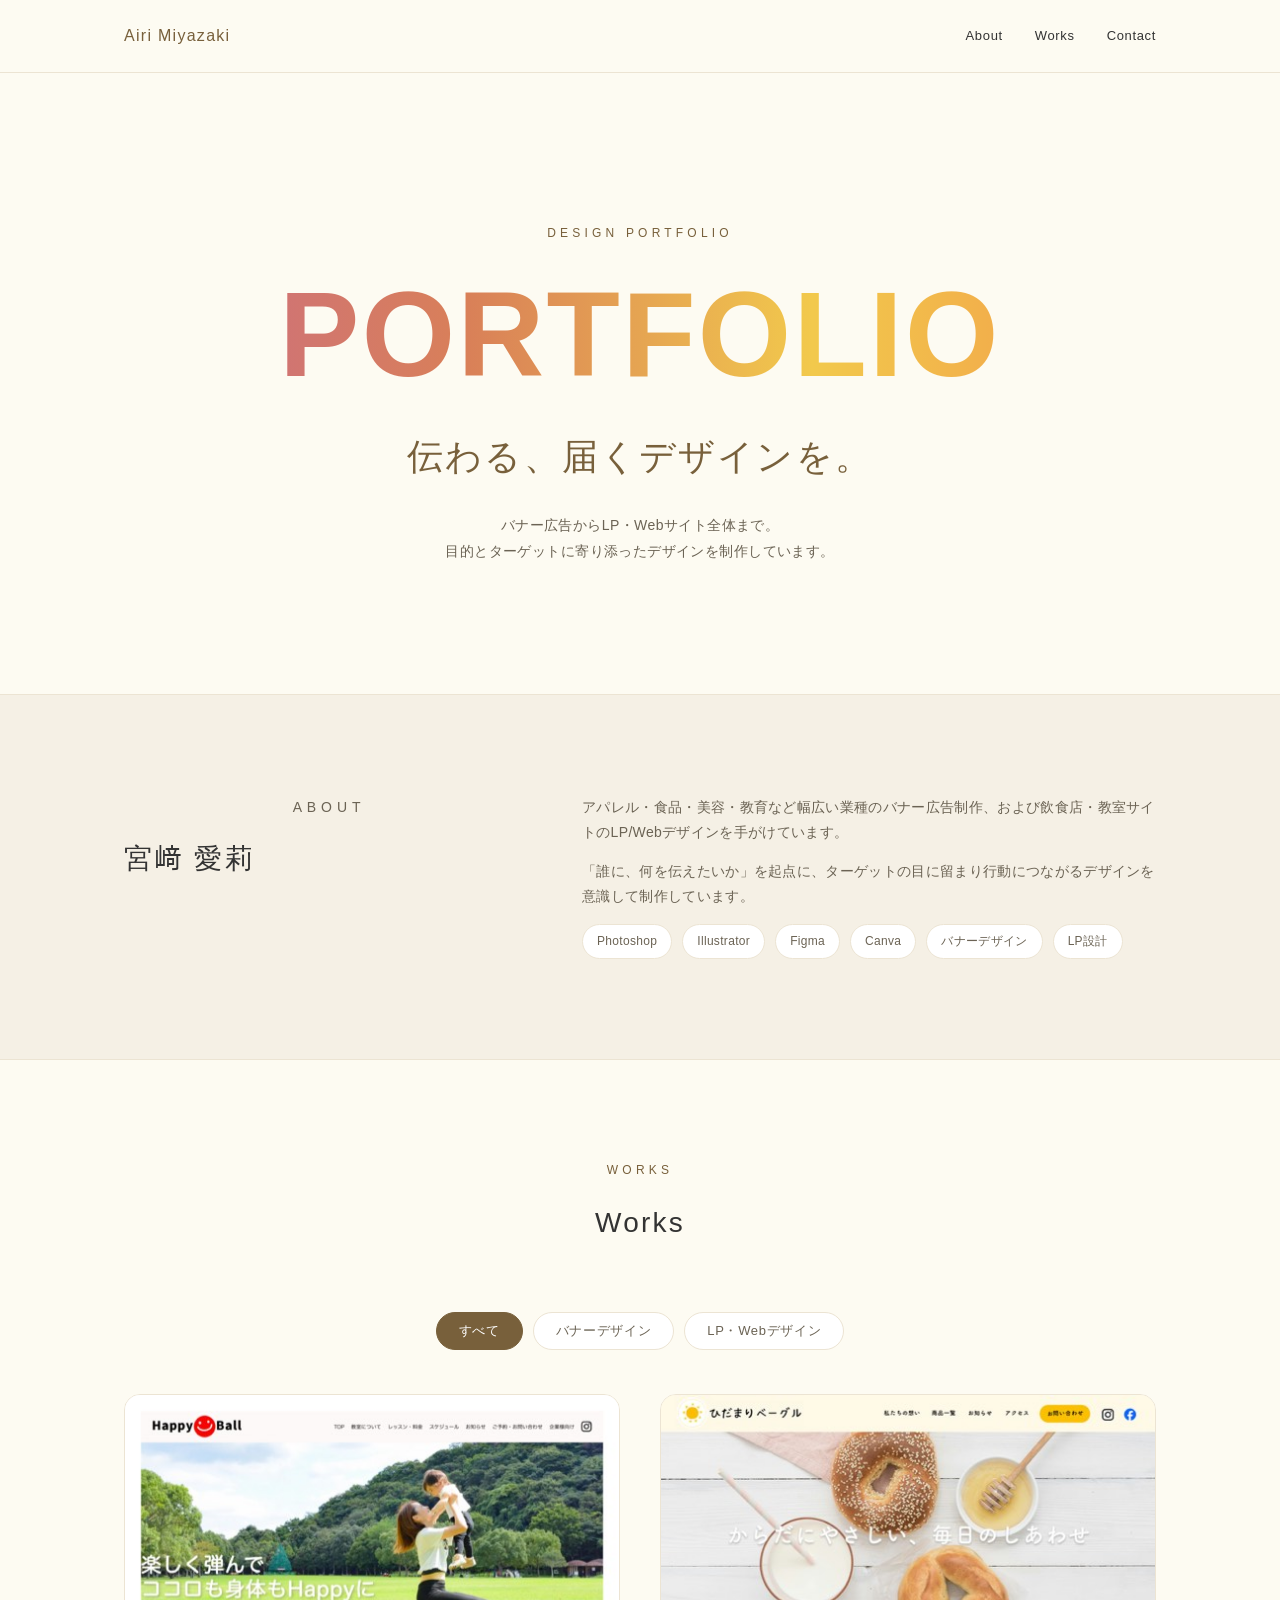
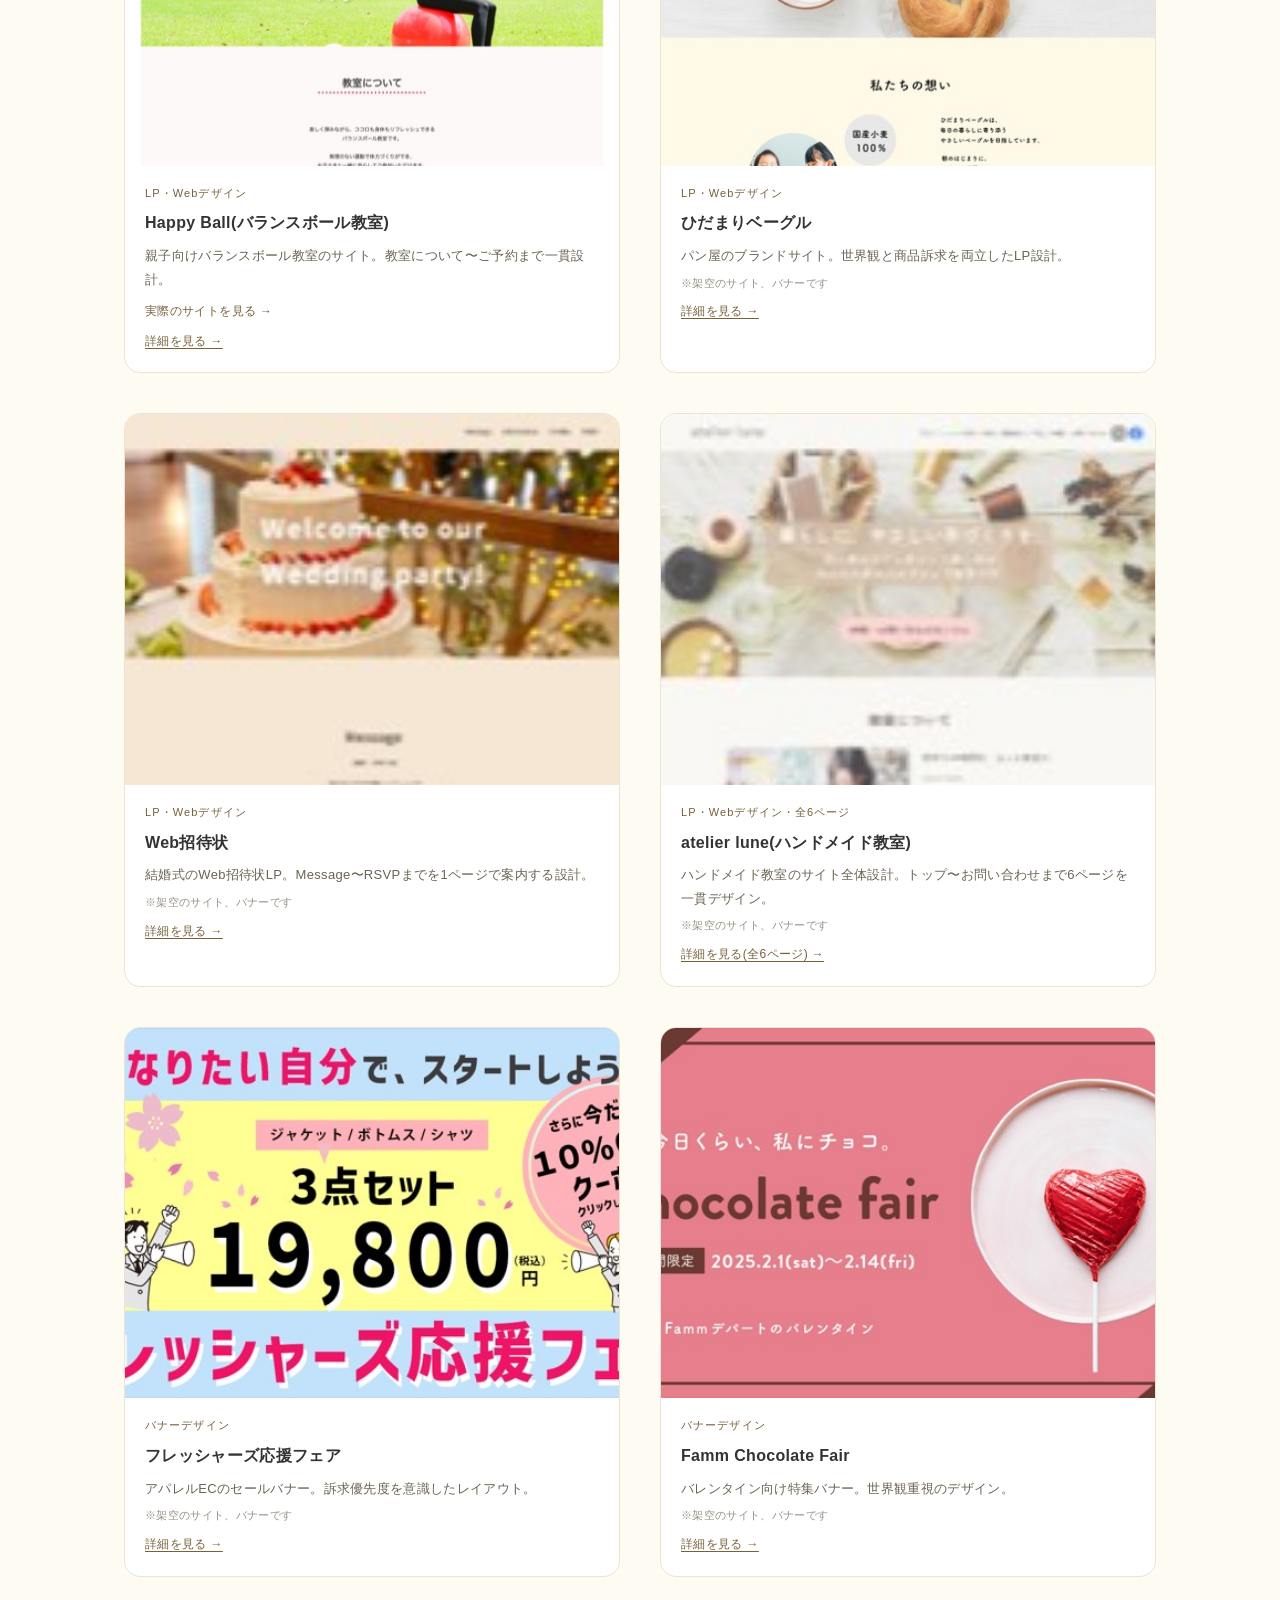
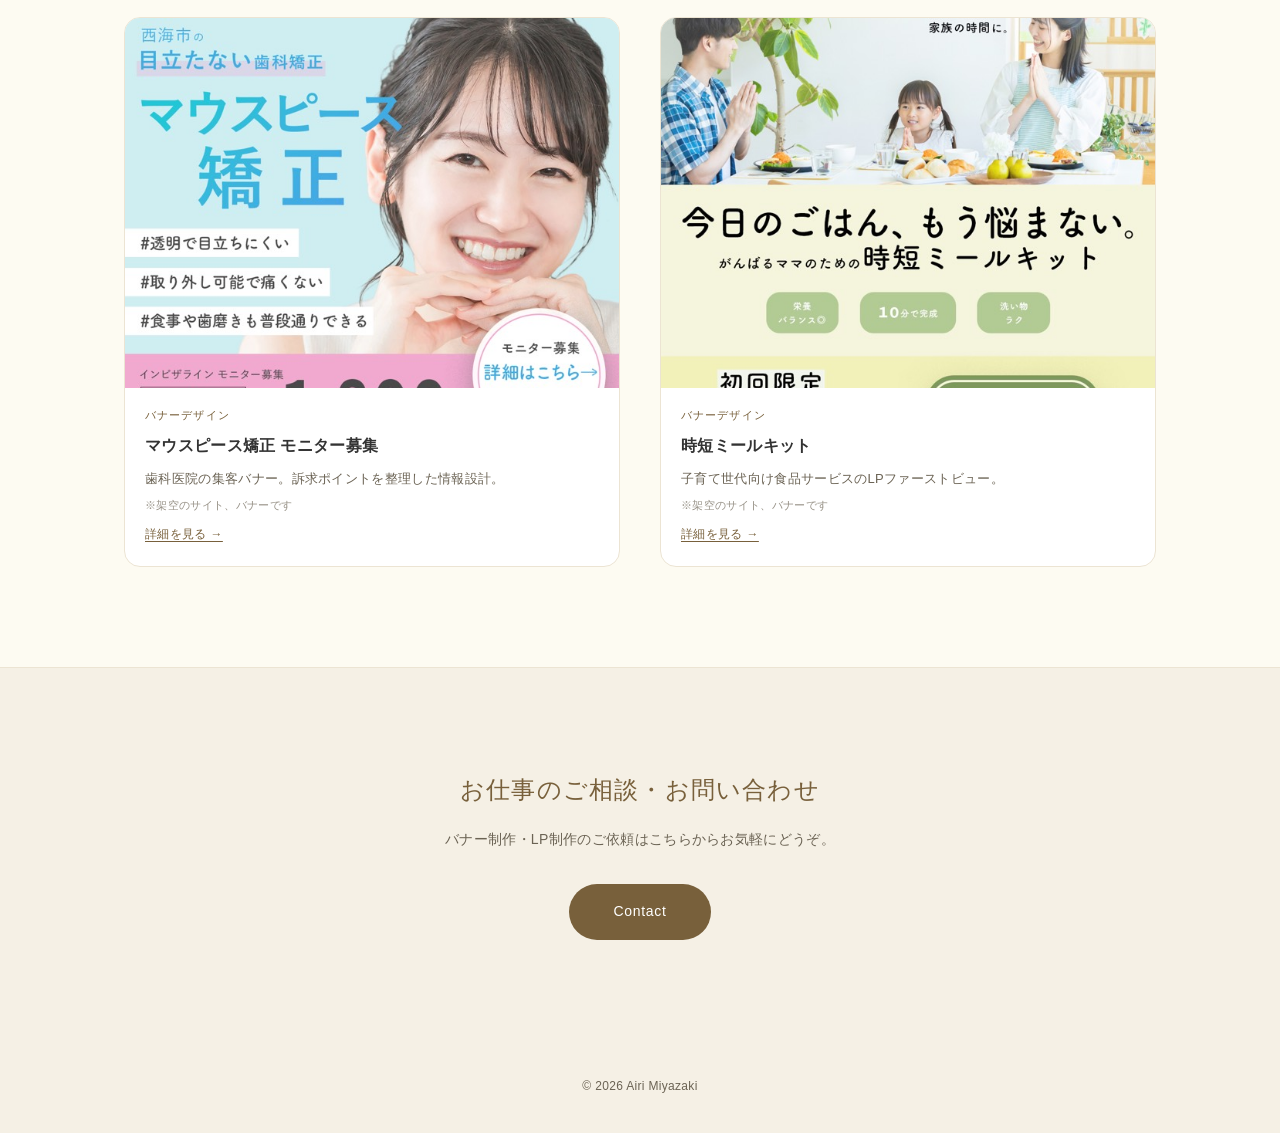
==== commit 593c4497: "Add Web招待状 and atelier lune works before the banner section - New works: a wedding web-invitation LP" ====
--- a/index.html
+++ b/index.html
@@ -96,6 +96,30 @@
         </div>
       </div>
 
+      <div class="card" data-cat="lp" data-full="assets/img/works/wedding-invitation-lp.jpg"
+           tabindex="0" role="button" aria-label="Web招待状の作品画像を拡大表示">
+        <div class="thumb"><img class="top" src="assets/img/thumbs/wedding-invitation-lp.jpg" alt="Web招待状デザイン" loading="lazy" width="155" height="500"></div>
+        <div class="meta">
+          <p class="cat">LP・Webデザイン</p>
+          <h3>Web招待状</h3>
+          <p>結婚式のWeb招待状LP。Message〜RSVPまでを1ページで案内する設計。</p>
+          <p class="disclaimer">※架空のサイト、バナーです</p>
+          <a class="detail-link" href="works-wedding-invitation.html">詳細を見る →</a>
+        </div>
+      </div>
+
+      <div class="card" data-cat="lp" data-full="assets/img/works/atelier-lune-01-top.jpg"
+           tabindex="0" role="button" aria-label="atelier luneの作品画像を拡大表示">
+        <div class="thumb"><img class="top" src="assets/img/thumbs/atelier-lune-01-top.jpg" alt="atelier lune トップページデザイン" loading="lazy" width="141" height="500"></div>
+        <div class="meta">
+          <p class="cat">LP・Webデザイン・全6ページ</p>
+          <h3>atelier lune(ハンドメイド教室)</h3>
+          <p>ハンドメイド教室のサイト全体設計。トップ〜お問い合わせまで6ページを一貫デザイン。</p>
+          <p class="disclaimer">※架空のサイト、バナーです</p>
+          <a class="detail-link" href="works-atelier-lune.html">詳細を見る(全6ページ) →</a>
+        </div>
+      </div>
+
       <div class="card" data-cat="banner" data-full="assets/img/works/freshers-fair-banner.jpg"
            tabindex="0" role="button" aria-label="フレッシャーズ応援フェアの作品画像を拡大表示">
         <div class="thumb"><img src="assets/img/thumbs/freshers-fair-banner.jpg" alt="フレッシャーズ応援フェア バナー" loading="lazy" width="640" height="335"></div>
--- a/assets/css/style.css
+++ b/assets/css/style.css
@@ -288,9 +288,55 @@
   border-radius:8px;
   padding:12px 20px;
   font-size:13px;
-  color:#78603b;
+  color:var(--accent);
   margin-bottom:40px;
   letter-spacing:0.03em;
+}
+
+/* Multi-page work gallery (e.g. a work with several page comps) */
+.gallery-intro{
+  color:var(--sub);
+  font-size:14px;
+  margin-bottom:24px;
+}
+.gallery-nav{
+  display:flex;
+  flex-wrap:wrap;
+  gap:10px;
+  list-style:none;
+  margin-bottom:56px;
+}
+.gallery-nav a{
+  display:inline-block;
+  border:1px solid var(--line);
+  background:#fff;
+  padding:8px 18px;
+  border-radius:999px;
+  font-size:12px;
+  letter-spacing:0.03em;
+  color:var(--sub);
+  transition:all .25s;
+}
+.gallery-nav a:hover{
+  background:var(--accent);
+  color:#fff;
+  border-color:var(--accent);
+}
+.gallery-item{
+  margin-bottom:64px;
+  scroll-margin-top:96px;
+}
+.gallery-item .page-num{
+  font-size:11px;
+  letter-spacing:0.2em;
+  color:var(--accent);
+  margin-bottom:8px;
+}
+.gallery-item h3{
+  font-size:16px;
+  font-weight:500;
+  margin-bottom:16px;
+  color:var(--ink);
 }
 
 /* External site button */
@@ -348,14 +394,14 @@
 
 @media (max-width:720px){
   .skill-groups{grid-template-columns:1fr;}
-  .detail-section{padding:56px 0;}
+  .detail-section,
+  .works-page-section{padding:56px 0;}
   .page-hero{padding:56px 0 40px;}
 }
 
 /* Focus indicators (WCAG 2.4.7) */
 a:focus-visible,
 button:focus-visible,
-.card:focus-visible,
 [tabindex="0"]:focus-visible{
   outline:2px solid var(--accent);
   outline-offset:2px;
